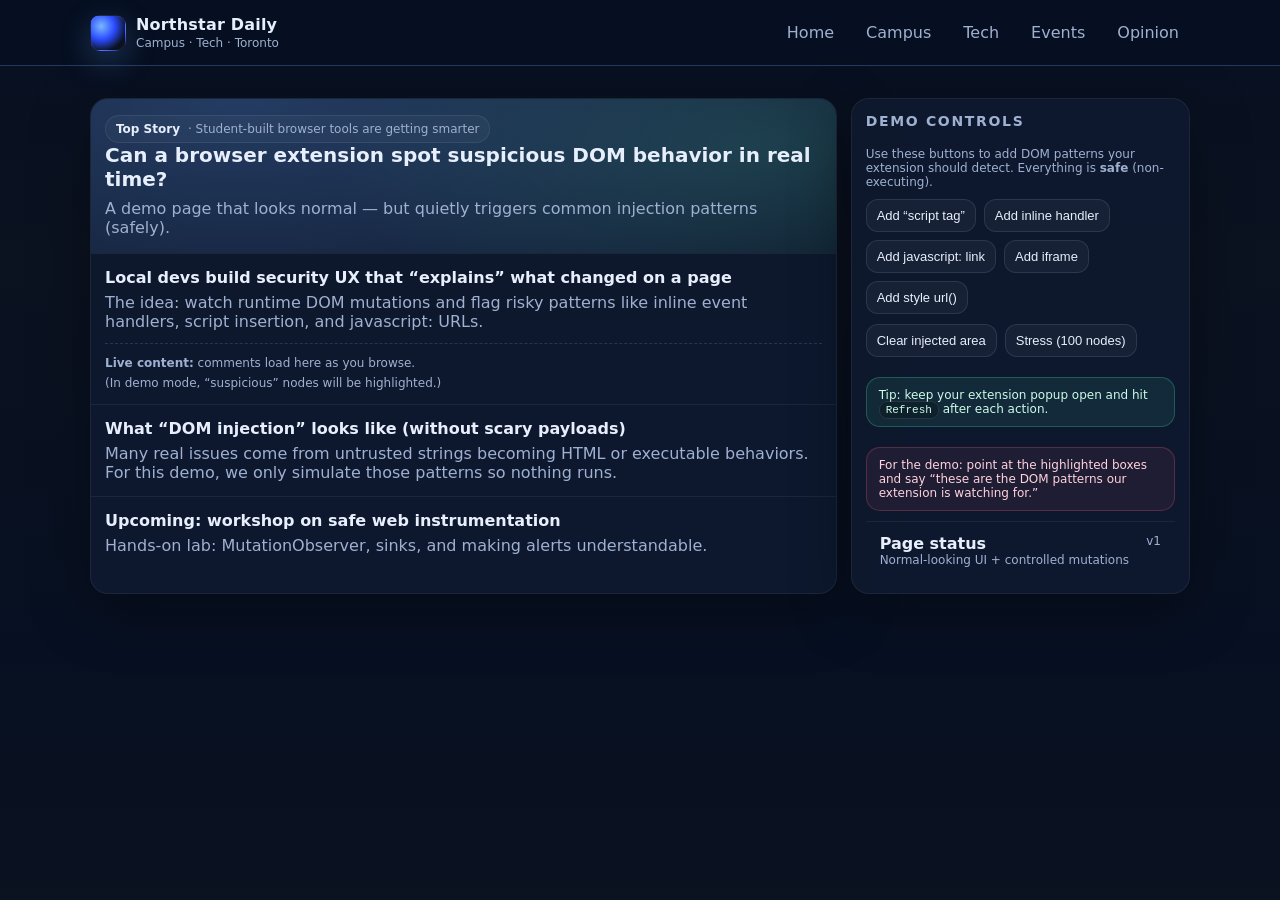
==== test-webpage/index.html @ 104a0bab "gitignore" ====
<!doctype html>
<html lang="en">
<head>
  <meta charset="utf-8" />
  <meta name="viewport" content="width=device-width,initial-scale=1" />
  <title>Northstar Daily — Campus & Tech</title>
  
  <style>
    :root{
      --bg:#0b1220; --card:#0f1a31; --muted:#9fb0d0; --text:#e7eefc;
      --accent:#6aa9ff; --line:#24385f;
      --warn:#ffb020; --bad:#ff5c7a; --good:#5dffb8;
      --mono: ui-monospace, SFMono-Regular, Menlo, Monaco, Consolas, "Liberation Mono", "Courier New", monospace;
    }
    body{ margin:0; background:linear-gradient(180deg,#071022, #0b1220 40%, #071022);
      color:var(--text); font-family:system-ui,-apple-system,Segoe UI,Roboto,sans-serif; }
    a{ color:inherit; }
    header{
      position:sticky; top:0; z-index:10;
      background:rgba(7,16,34,.85); backdrop-filter: blur(10px);
      border-bottom:1px solid var(--line);
    }
    .wrap{ max-width: 1100px; margin:0 auto; padding: 14px 16px; }
    .topbar{ display:flex; align-items:center; justify-content:space-between; gap:12px; }
    .brand{ display:flex; align-items:center; gap:10px; }
    .logo{ width:34px; height:34px; border-radius:10px; background: radial-gradient(circle at 30% 30%, #7ab8ff, #2b4cff 40%, #0b1220 75%);
      box-shadow: 0 10px 30px rgba(106,169,255,.25); border:1px solid rgba(255,255,255,.07);}
    .brand h1{ font-size:16px; margin:0; letter-spacing:.2px; }
    .brand span{ display:block; font-size:12px; color:var(--muted); margin-top:2px; }
    nav{ display:flex; gap:10px; flex-wrap:wrap; }
    nav a{ text-decoration:none; padding:8px 10px; border-radius:12px; color:var(--muted); border:1px solid transparent;}
    nav a:hover{ border-color:rgba(255,255,255,.08); background:rgba(255,255,255,.03); color:var(--text); }

    main{ padding:18px 0 40px; }
    .grid{ display:grid; grid-template-columns: 2.2fr 1fr; gap:14px; }
    @media (max-width: 900px){ .grid{ grid-template-columns:1fr; } }

    .card{ background:rgba(15,26,49,.85); border:1px solid rgba(255,255,255,.06);
      border-radius:18px; overflow:hidden; box-shadow: 0 16px 60px rgba(0,0,0,.35); }
    .card .pad{ padding:14px 14px; }
    .hero{ padding:16px 14px; background:
      radial-gradient(1200px 500px at 20% 0%, rgba(106,169,255,.25), transparent 60%),
      radial-gradient(800px 350px at 90% 30%, rgba(93,255,184,.14), transparent 55%); }
    .hero h2{ margin:0 0 8px; font-size:20px; }
    .hero p{ margin:0; color:var(--muted); }

    .pill{ display:inline-flex; align-items:center; gap:8px; font-size:12px;
      padding:6px 10px; border-radius:999px; border:1px solid rgba(255,255,255,.08);
      background:rgba(255,255,255,.03); color:var(--muted); }
    .pill b{ color:var(--text); font-weight:600; }

    .post{ padding:14px; border-top:1px solid rgba(255,255,255,.06); }
    .post h3{ margin:0 0 6px; font-size:16px; }
    .post p{ margin:0; color:var(--muted); }

    .sidebar h3{ margin:0 0 8px; font-size:14px; color:var(--muted); text-transform:uppercase; letter-spacing:.12em; }
    .item{ padding:12px 14px; border-top:1px solid rgba(255,255,255,.06); display:flex; justify-content:space-between; gap:10px; }
    .item .meta{ color:var(--muted); font-size:12px; }

    /* Demo panel */
    .demo{ position:sticky; top:74px; }
    .demo .pad{ display:flex; flex-direction:column; gap:10px; }
    .row{ display:flex; gap:8px; flex-wrap:wrap; }
    button{
      border:1px solid rgba(255,255,255,.10);
      background:rgba(255,255,255,.04);
      color:var(--text);
      padding:8px 10px;
      border-radius:12px;
      cursor:pointer;
      font-size:13px;
    }
    button:hover{ background:rgba(255,255,255,.07); }
    .small{ font-size:12px; color:var(--muted); }
    .kbd{ font-family: var(--mono); font-size:11px; padding:2px 6px; border-radius:8px; border:1px solid rgba(255,255,255,.10); background:rgba(0,0,0,.25); }

    /* Highlight styling for “suspicious” nodes */
    .sus{
      outline: 2px solid rgba(255,176,32,.9);
      box-shadow: 0 0 0 6px rgba(255,176,32,.12);
      border-radius: 12px;
      position: relative;
    }
    .sus::after{
      content: attr(data-flag);
      position:absolute; top:-10px; left:12px;
      font-size: 11px;
      padding: 4px 8px;
      border-radius: 999px;
      background: rgba(255,176,32,.18);
      border: 1px solid rgba(255,176,32,.55);
      color: #ffd7a0;
      backdrop-filter: blur(6px);
    }

    .danger-note{
      margin-top:10px;
      padding:10px 12px;
      border-radius:14px;
      border:1px solid rgba(255,92,122,.25);
      background:rgba(255,92,122,.08);
      color:#ffd2dc;
      font-size:12px;
    }
    .ok-note{
      margin-top:10px;
      padding:10px 12px;
      border-radius:14px;
      border:1px solid rgba(93,255,184,.22);
      background:rgba(93,255,184,.08);
      color:#cdfbea;
      font-size:12px;
    }

    /* Area where the dynamic DOM changes occur */
    #injectedArea{
      margin-top:12px;
      border-top:1px dashed rgba(255,255,255,.12);
      padding-top:12px;
    }
  </style>
</head>
<body>
<header>
  <div class="wrap topbar">
    <div class="brand">
      <div class="logo"></div>
      <div>
        <h1>Northstar Daily</h1>
        <span>Campus · Tech · Toronto</span>
      </div>
    </div>
    <nav>
      <a href="#">Home</a>
      <a href="#">Campus</a>
      <a href="#">Tech</a>
      <a href="#">Events</a>
      <a href="#">Opinion</a>
    </nav>
  </div>
</header>

<main>
  <div class="wrap grid">
    <!-- Main feed -->
    <section class="card">
      <div class="hero">
        <div class="pill"><b>Top Story</b> · Student-built browser tools are getting smarter</div>
        <h2>Can a browser extension spot suspicious DOM behavior in real time?</h2>
        <p>A demo page that looks normal — but quietly triggers common injection patterns (safely).</p>
      </div>

      <article class="post">
        <h3>Local devs build security UX that “explains” what changed on a page</h3>
        <p>
          The idea: watch runtime DOM mutations and flag risky patterns like inline event handlers,
          script insertion, and javascript: URLs.
        </p>

        <div id="injectedArea" class="small">
          <b>Live content:</b> comments load here as you browse.
          <div class="small" style="margin-top:6px;color:var(--muted);">
            (In demo mode, “suspicious” nodes will be highlighted.)
          </div>
        </div>
      </article>

      <article class="post">
        <h3>What “DOM injection” looks like (without scary payloads)</h3>
        <p>
          Many real issues come from untrusted strings becoming HTML or executable behaviors.
          For this demo, we only simulate those patterns so nothing runs.
        </p>
      </article>

      <article class="post">
        <h3>Upcoming: workshop on safe web instrumentation</h3>
        <p>Hands-on lab: MutationObserver, sinks, and making alerts understandable.</p>
      </article>
    </section>

    <!-- Sidebar / Demo controls -->
    <aside class="card sidebar demo">
      <div class="pad">
        <h3>Demo controls</h3>
        <div class="small">
          Use these buttons to add DOM patterns your extension should detect.
          Everything is <b>safe</b> (non-executing).
        </div>

        <div class="row">
          <button id="btnScript">Add “script tag”</button>
          <button id="btnInline">Add inline handler</button>
          <button id="btnJsHref">Add javascript: link</button>
          <button id="btnIframe">Add iframe</button>
          <button id="btnStyleUrl">Add style url()</button>
        </div>

        <div class="row">
          <button id="btnClear">Clear injected area</button>
          <button id="btnStress">Stress (100 nodes)</button>
        </div>

        <div class="ok-note">
          Tip: keep your extension popup open and hit <span class="kbd">Refresh</span> after each action.
        </div>

        <div class="danger-note">
          For the demo: point at the highlighted boxes and say
          “these are the DOM patterns our extension is watching for.”
        </div>

        <div class="item">
          <div>
            <div><b>Page status</b></div>
            <div class="meta">Normal-looking UI + controlled mutations</div>
          </div>
          <div class="meta">v1</div>
        </div>
      </div>
    </aside>
  </div>
</main>
<script src="test-injection.js"></script>
</body>
</html>
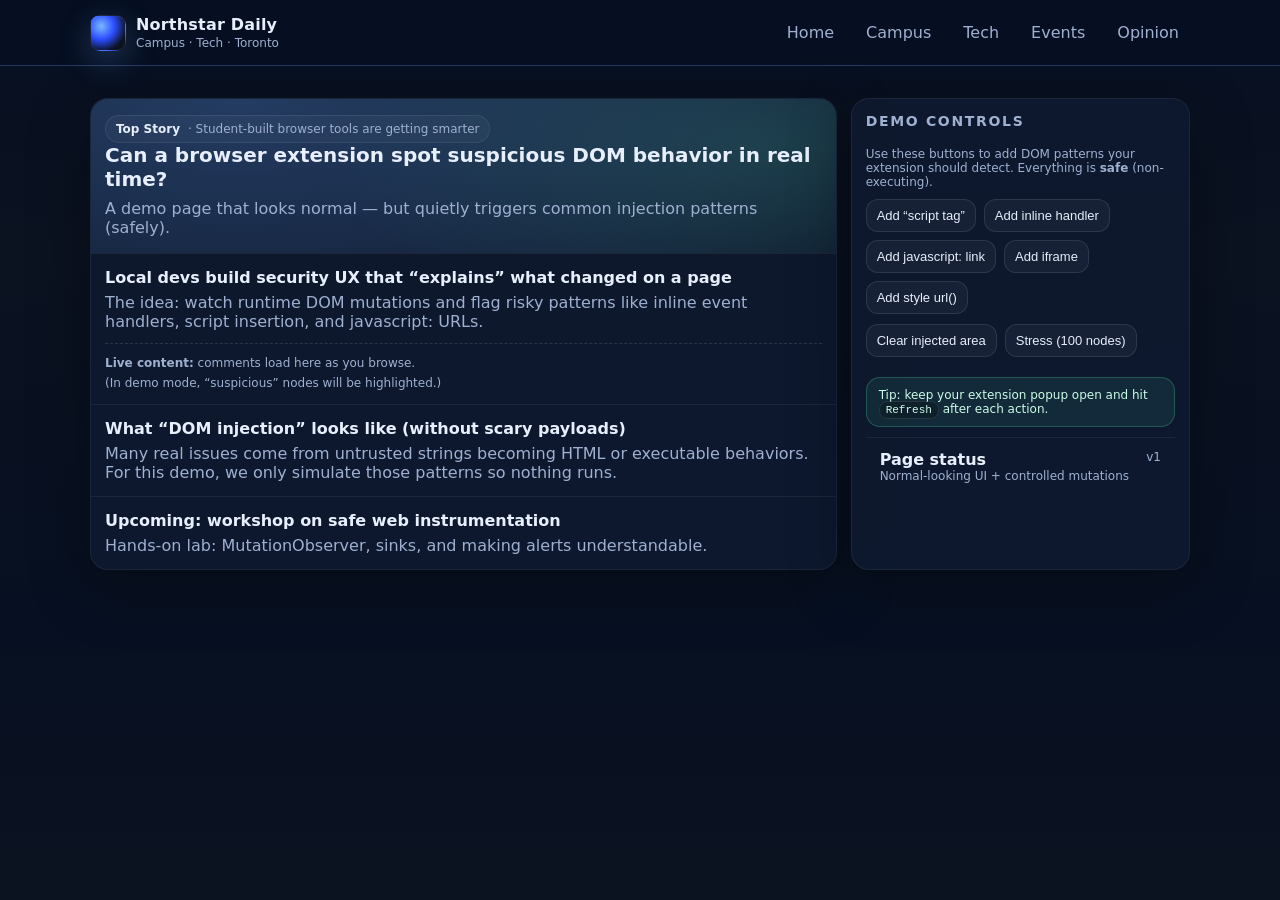
==== commit 46511844: "remove div test site" ====
--- a/test-webpage/index.html
+++ b/test-webpage/index.html
@@ -205,11 +205,6 @@
           Tip: keep your extension popup open and hit <span class="kbd">Refresh</span> after each action.
         </div>
 
-        <div class="danger-note">
-          For the demo: point at the highlighted boxes and say
-          “these are the DOM patterns our extension is watching for.”
-        </div>
-
         <div class="item">
           <div>
             <div><b>Page status</b></div>
